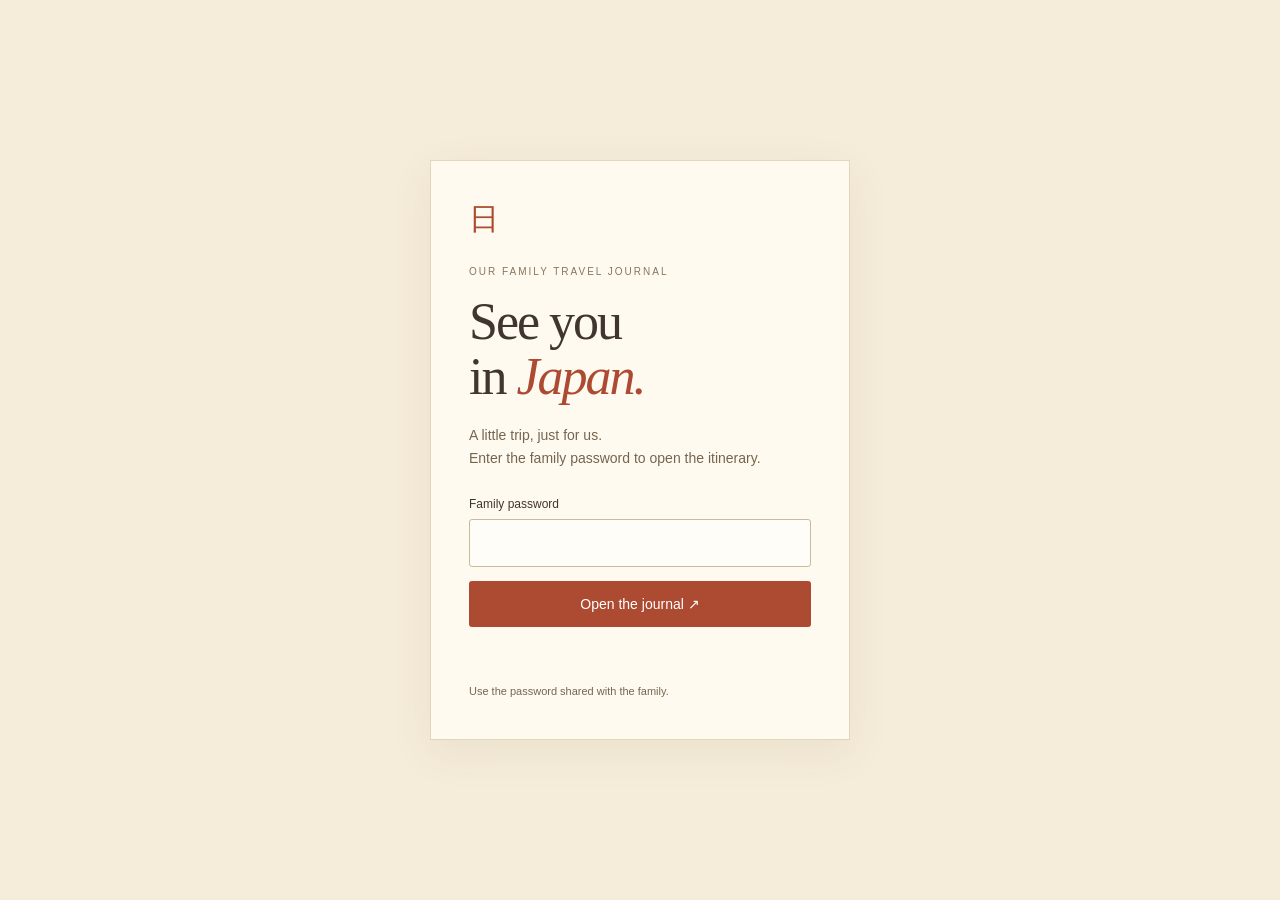
==== japan/index.html @ f46b4841 "Publish encrypted family travel journal at /japan" ====
<!doctype html><html lang="en"><head><meta charset="utf-8"><meta name="viewport" content="width=device-width,initial-scale=1"><meta name="robots" content="noindex, nofollow"><meta name="referrer" content="no-referrer"><meta name="theme-color" content="#f5ecd9"><title>Our family travel journal</title><link rel="icon" href="assets/favicon.svg" type="image/svg+xml"><style>
*{box-sizing:border-box}body{margin:0;min-height:100svh;display:grid;place-items:center;padding:28px;background:#f5ecd9;color:#40362f;font-family:Arial,sans-serif}.card{width:min(100%,420px);background:#fffaf0;padding:38px;border:1px solid #e3d5ba;box-shadow:0 12px 40px #74604415}.stamp{font-family:Georgia,serif;color:#ad4b32;font-size:30px;margin:0 0 26px}.eyebrow{font-size:10px;letter-spacing:2px;color:#8a755c}h1{font:normal 52px/1.05 Georgia,serif;letter-spacing:-2px;margin:18px 0}h1 em{color:#ad4b32;font-weight:normal}p{font-size:14px;color:#756550;line-height:1.6;margin:20px 0 28px}label{display:block;font-size:12px;margin:0 0 8px}input{font:16px Arial,sans-serif;width:100%;padding:14px;border:1px solid #caba9e;border-radius:3px;background:#fffdf7;color:#40362f}input:focus{outline:2px solid #ad4b32;outline-offset:2px}button{font:14px Arial,sans-serif;background:#ad4b32;color:white;border:0;padding:15px 20px;width:100%;margin-top:14px;border-radius:3px;cursor:pointer}button:disabled{opacity:.65;cursor:wait}.error{color:#953719;font-size:13px;line-height:1.5;margin-top:14px;min-height:20px}.note{font-size:11px;margin:22px 0 0}noscript{display:block;margin-top:20px;font-size:13px}@media(max-width:450px){.card{padding:28px}h1{font-size:46px}}
</style></head><body><main class="card"><div class="stamp" aria-hidden="true">日</div><div class="eyebrow">OUR FAMILY TRAVEL JOURNAL</div><h1>See you<br>in <em>Japan.</em></h1><p>A little trip, just for us.<br>Enter the family password to open the itinerary.</p><form id="unlock"><label for="password">Family password</label><input id="password" type="password" autocomplete="current-password" required autocapitalize="none" spellcheck="false"><button id="submit" type="submit">Open the journal ↗</button><div class="error" id="status" role="status" aria-live="polite"></div></form><p class="note">Use the password shared with the family.</p><noscript>Enable JavaScript to unlock the encrypted itinerary.</noscript></main><script src="unlock.js"></script></body></html>
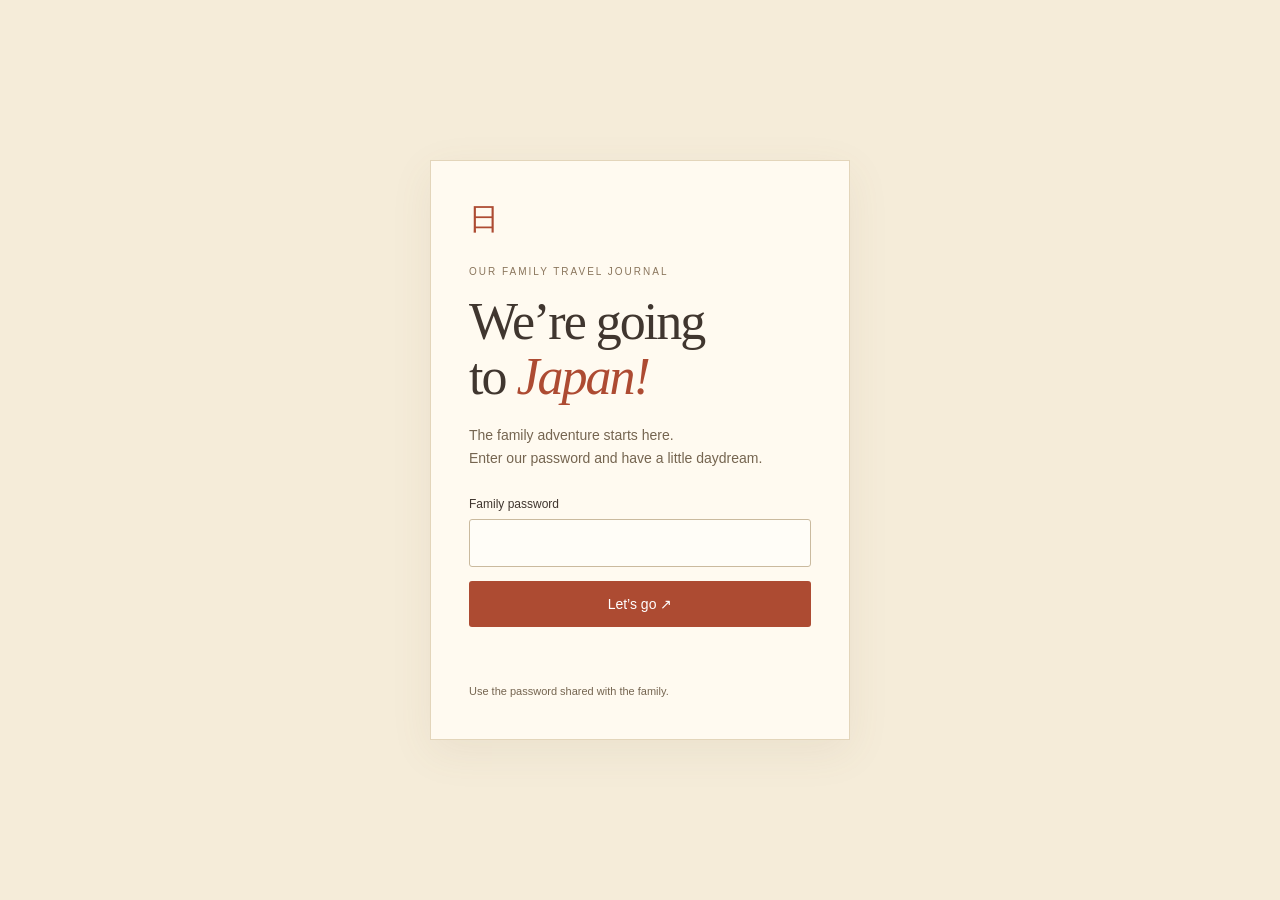
==== commit 0ab9807a: "Make the family journal playful with countdowns and trip daydreams" ====
--- a/japan/index.html
+++ b/japan/index.html
@@ -1,3 +1,3 @@
 <!doctype html><html lang="en"><head><meta charset="utf-8"><meta name="viewport" content="width=device-width,initial-scale=1"><meta name="robots" content="noindex, nofollow"><meta name="referrer" content="no-referrer"><meta name="theme-color" content="#f5ecd9"><title>Our family travel journal</title><link rel="icon" href="assets/favicon.svg" type="image/svg+xml"><style>
 *{box-sizing:border-box}body{margin:0;min-height:100svh;display:grid;place-items:center;padding:28px;background:#f5ecd9;color:#40362f;font-family:Arial,sans-serif}.card{width:min(100%,420px);background:#fffaf0;padding:38px;border:1px solid #e3d5ba;box-shadow:0 12px 40px #74604415}.stamp{font-family:Georgia,serif;color:#ad4b32;font-size:30px;margin:0 0 26px}.eyebrow{font-size:10px;letter-spacing:2px;color:#8a755c}h1{font:normal 52px/1.05 Georgia,serif;letter-spacing:-2px;margin:18px 0}h1 em{color:#ad4b32;font-weight:normal}p{font-size:14px;color:#756550;line-height:1.6;margin:20px 0 28px}label{display:block;font-size:12px;margin:0 0 8px}input{font:16px Arial,sans-serif;width:100%;padding:14px;border:1px solid #caba9e;border-radius:3px;background:#fffdf7;color:#40362f}input:focus{outline:2px solid #ad4b32;outline-offset:2px}button{font:14px Arial,sans-serif;background:#ad4b32;color:white;border:0;padding:15px 20px;width:100%;margin-top:14px;border-radius:3px;cursor:pointer}button:disabled{opacity:.65;cursor:wait}.error{color:#953719;font-size:13px;line-height:1.5;margin-top:14px;min-height:20px}.note{font-size:11px;margin:22px 0 0}noscript{display:block;margin-top:20px;font-size:13px}@media(max-width:450px){.card{padding:28px}h1{font-size:46px}}
-</style></head><body><main class="card"><div class="stamp" aria-hidden="true">日</div><div class="eyebrow">OUR FAMILY TRAVEL JOURNAL</div><h1>See you<br>in <em>Japan.</em></h1><p>A little trip, just for us.<br>Enter the family password to open the itinerary.</p><form id="unlock"><label for="password">Family password</label><input id="password" type="password" autocomplete="current-password" required autocapitalize="none" spellcheck="false"><button id="submit" type="submit">Open the journal ↗</button><div class="error" id="status" role="status" aria-live="polite"></div></form><p class="note">Use the password shared with the family.</p><noscript>Enable JavaScript to unlock the encrypted itinerary.</noscript></main><script src="unlock.js"></script></body></html>
+</style></head><body><main class="card"><div class="stamp" aria-hidden="true">日</div><div class="eyebrow">OUR FAMILY TRAVEL JOURNAL</div><h1>We’re going<br>to <em>Japan!</em></h1><p>The family adventure starts here.<br>Enter our password and have a little daydream.</p><form id="unlock"><label for="password">Family password</label><input id="password" type="password" autocomplete="current-password" required autocapitalize="none" spellcheck="false"><button id="submit" type="submit">Let’s go ↗</button><div class="error" id="status" role="status" aria-live="polite"></div></form><p class="note">Use the password shared with the family.</p><noscript>Enable JavaScript to unlock the encrypted itinerary.</noscript></main><script src="unlock.js"></script></body></html>
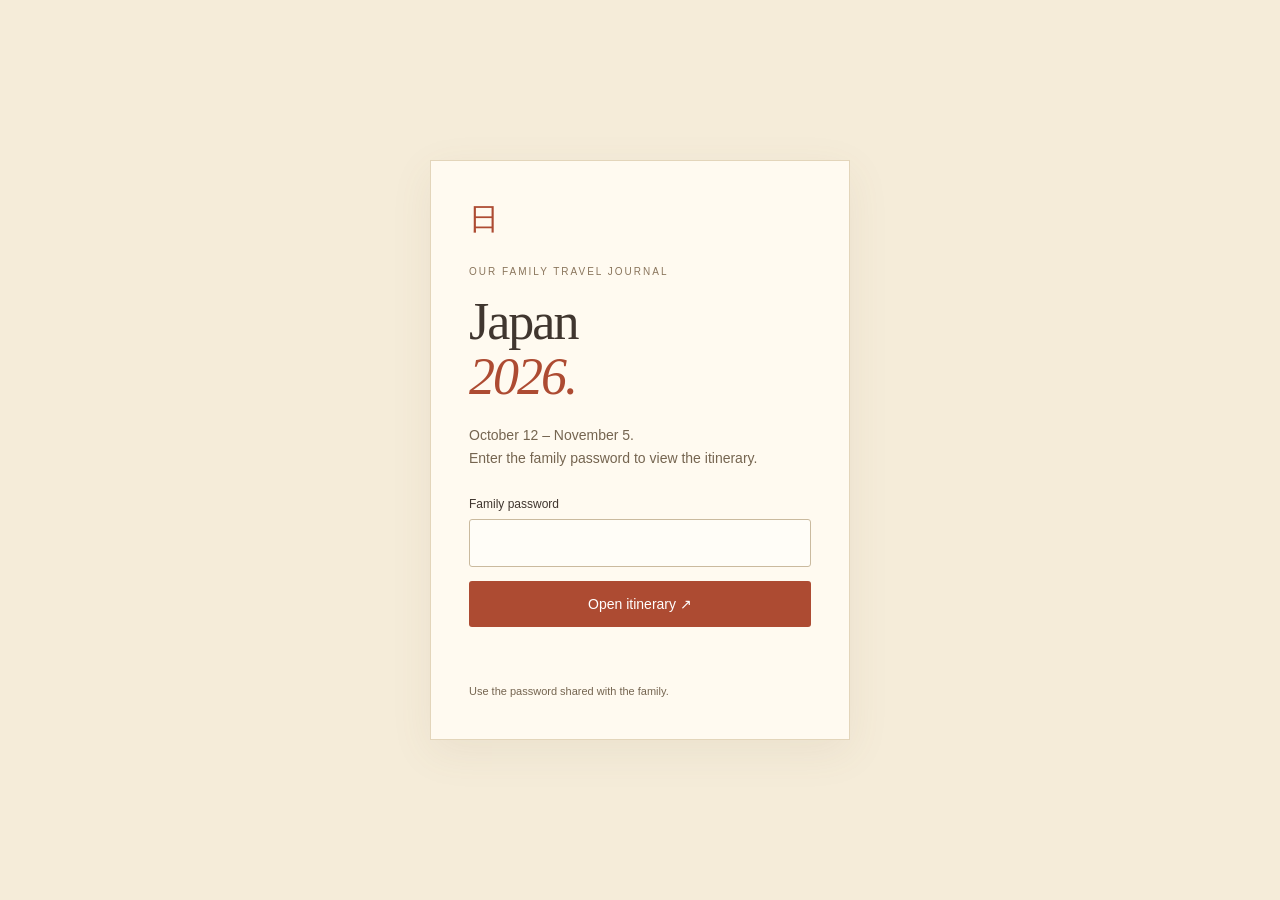
==== commit e145c453: "Simplify journal copy and remove playful embellishments" ====
--- a/japan/index.html
+++ b/japan/index.html
@@ -1,3 +1,3 @@
 <!doctype html><html lang="en"><head><meta charset="utf-8"><meta name="viewport" content="width=device-width,initial-scale=1"><meta name="robots" content="noindex, nofollow"><meta name="referrer" content="no-referrer"><meta name="theme-color" content="#f5ecd9"><title>Our family travel journal</title><link rel="icon" href="assets/favicon.svg" type="image/svg+xml"><style>
 *{box-sizing:border-box}body{margin:0;min-height:100svh;display:grid;place-items:center;padding:28px;background:#f5ecd9;color:#40362f;font-family:Arial,sans-serif}.card{width:min(100%,420px);background:#fffaf0;padding:38px;border:1px solid #e3d5ba;box-shadow:0 12px 40px #74604415}.stamp{font-family:Georgia,serif;color:#ad4b32;font-size:30px;margin:0 0 26px}.eyebrow{font-size:10px;letter-spacing:2px;color:#8a755c}h1{font:normal 52px/1.05 Georgia,serif;letter-spacing:-2px;margin:18px 0}h1 em{color:#ad4b32;font-weight:normal}p{font-size:14px;color:#756550;line-height:1.6;margin:20px 0 28px}label{display:block;font-size:12px;margin:0 0 8px}input{font:16px Arial,sans-serif;width:100%;padding:14px;border:1px solid #caba9e;border-radius:3px;background:#fffdf7;color:#40362f}input:focus{outline:2px solid #ad4b32;outline-offset:2px}button{font:14px Arial,sans-serif;background:#ad4b32;color:white;border:0;padding:15px 20px;width:100%;margin-top:14px;border-radius:3px;cursor:pointer}button:disabled{opacity:.65;cursor:wait}.error{color:#953719;font-size:13px;line-height:1.5;margin-top:14px;min-height:20px}.note{font-size:11px;margin:22px 0 0}noscript{display:block;margin-top:20px;font-size:13px}@media(max-width:450px){.card{padding:28px}h1{font-size:46px}}
-</style></head><body><main class="card"><div class="stamp" aria-hidden="true">日</div><div class="eyebrow">OUR FAMILY TRAVEL JOURNAL</div><h1>We’re going<br>to <em>Japan!</em></h1><p>The family adventure starts here.<br>Enter our password and have a little daydream.</p><form id="unlock"><label for="password">Family password</label><input id="password" type="password" autocomplete="current-password" required autocapitalize="none" spellcheck="false"><button id="submit" type="submit">Let’s go ↗</button><div class="error" id="status" role="status" aria-live="polite"></div></form><p class="note">Use the password shared with the family.</p><noscript>Enable JavaScript to unlock the encrypted itinerary.</noscript></main><script src="unlock.js"></script></body></html>
+</style></head><body><main class="card"><div class="stamp" aria-hidden="true">日</div><div class="eyebrow">OUR FAMILY TRAVEL JOURNAL</div><h1>Japan<br><em>2026.</em></h1><p>October 12 – November 5.<br>Enter the family password to view the itinerary.</p><form id="unlock"><label for="password">Family password</label><input id="password" type="password" autocomplete="current-password" required autocapitalize="none" spellcheck="false"><button id="submit" type="submit">Open itinerary ↗</button><div class="error" id="status" role="status" aria-live="polite"></div></form><p class="note">Use the password shared with the family.</p><noscript>Enable JavaScript to unlock the encrypted itinerary.</noscript></main><script src="unlock.js"></script></body></html>
